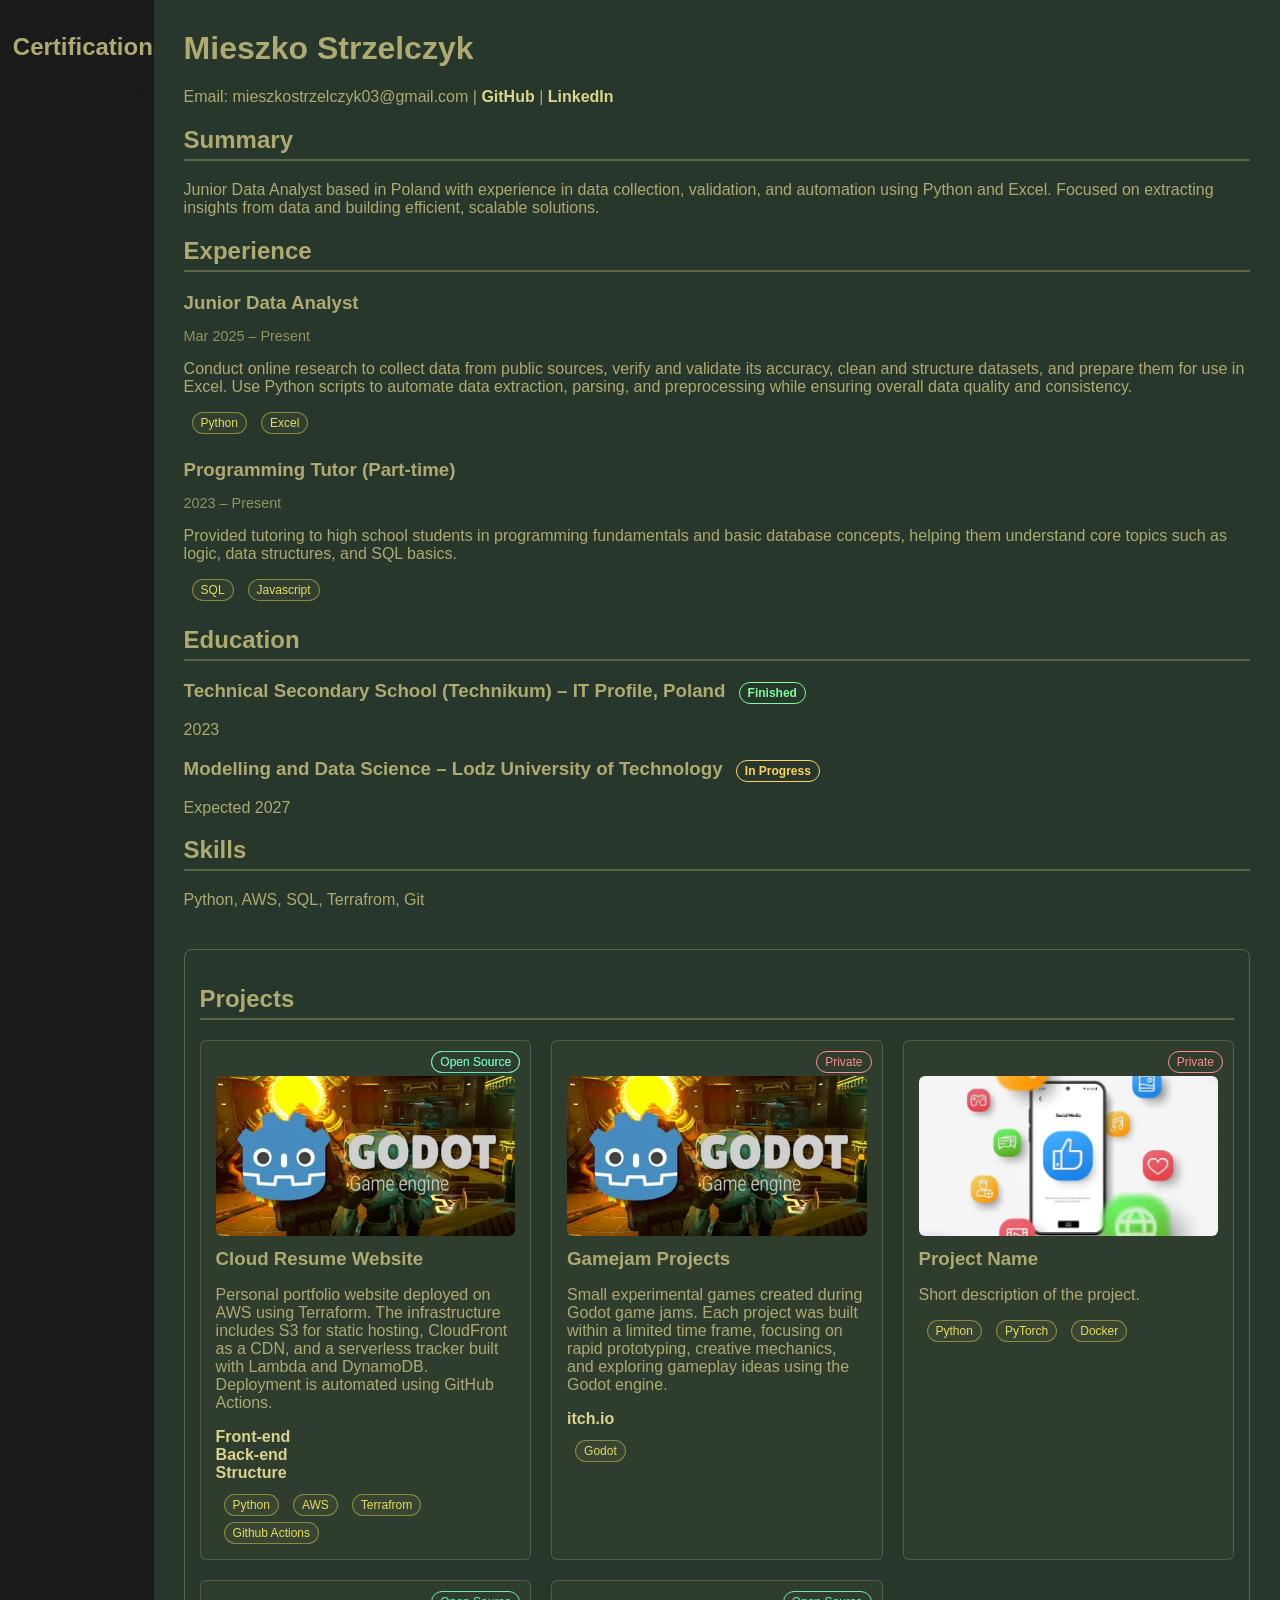
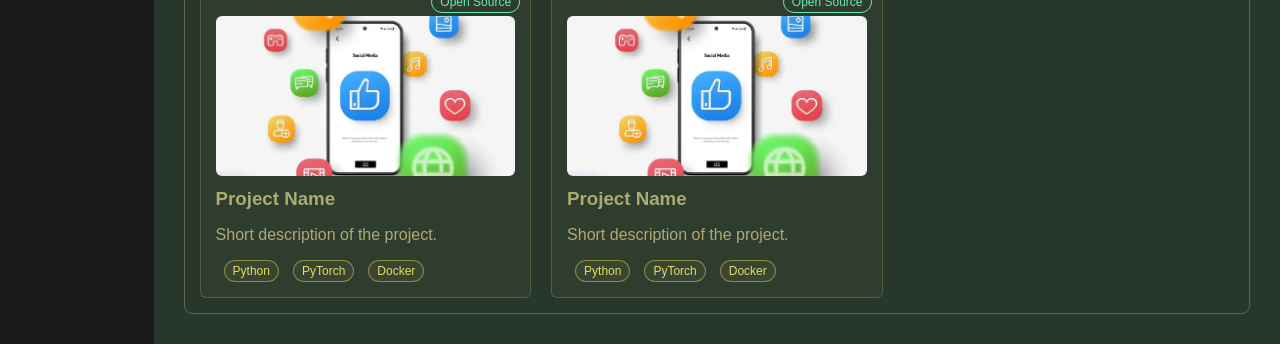
==== website/index.html @ 13e143b7 "Edited resume data" ====
<!DOCTYPE html>
<html lang="en">
<head>
    <meta charset="UTF-8">
    <title>My Resume</title>
    <link rel="stylesheet" href="style.css">
</head>
<body>

<div class="container">

    <div class="sidebar">
        <h2>Certifications</h2>

        <div 
        class="cert"
        data-iframe-width="190" 
        data-iframe-height="270" 
        data-share-badge-id="4c6986e8-17fd-488c-9b62-86b1fef64e0d" 
        data-share-badge-host="https://www.credly.com">
        </div>

    </div>

    <div class="main">

        <div class="resume-section">
            <h1>Mieszko Strzelczyk</h1>
            <p>Email: mieszkostrzelczyk03@gmail.com | <a href="https://github.com/najgorzejstudio"> GitHub </a>| <a href="https://www.linkedin.com/in/mieszko-strzelczyk-5a87a1356/"> LinkedIn </a> </p>

            <h2>Summary</h2>
            <p>
                Junior Data Analyst based in Poland with experience in data collection, validation, and automation using Python and Excel.
                Focused on extracting insights from data and building efficient, scalable solutions.
            </p>

            <h2>Experience</h2>
                <div class="experience-item">

                    <h3>
                        Junior Data Analyst
                    </h3>

                    <p class="experience-dates">
                        Mar 2025 – Present
                    </p>

                    <p>
                        Conduct online research to collect data from public sources, verify and validate its accuracy, clean and structure datasets, and prepare them for use in Excel. 
                        Use Python scripts to automate data extraction, parsing, and preprocessing while ensuring overall data quality and consistency.
                    </p>

                    <div class="tech-stack">
                        <span class="flare tech">Python</span>
                        <span class="flare tech">Excel</span>
                    </div>

                </div>
                
                <div class="experience-item">

                    <h3>
                        Programming Tutor (Part-time)
                    </h3>

                    <p class="experience-dates">
                        2023 – Present
                    </p>

                    <p>
                        Provided tutoring to high school students in programming fundamentals and basic database concepts, 
                        helping them understand core topics such as logic, data structures, and SQL basics.
                    </p>

                    <div class="tech-stack">
                        <span class="flare tech">SQL</span>
                        <span class="flare tech">Javascript</span>
                    </div>

                </div>


            <h2>Education</h2>
                <div class="education-item">
                    <h3>
                        Technical Secondary School (Technikum) – IT Profile, Poland
                        <span class="flare finished">Finished</span>
                    </h3>
                    <p>2023</p>
                </div>
                
                <div class="education-item">
                    <h3>
                        Modelling and Data Science – Lodz University of Technology
                        <span class="flare unfinished">In Progress</span>
                    </h3>
                    <p>Expected 2027</p>
                </div>

            <h2>Skills</h2>
            <p>
                Python, AWS, SQL, Terrafrom, Git
            </p>
        </div>

        <div class="projects">
            <h2>Projects</h2>

            <div class="projects-grid">

                <div class="project-card">
                     <div class="project-top">
                        <span class="flare project-status open-source">Open Source</span>
                    </div>

                    <span class="flare project-status open-source">Open Source</span>

                    <div class="project-image">
                        <img src="images/header.webp" alt="Project preview">
                    </div>

                    <h3>Cloud Resume Website</h3>
                    <p>Personal portfolio website deployed on AWS using Terraform. 
                        The infrastructure includes S3 for static hosting, CloudFront as a CDN, and a serverless tracker built with Lambda and DynamoDB. 
                        Deployment is automated using GitHub Actions.</p>
                    
                    <a href = "https://github.com/najgorzejstudio/portfolio-website"> Front-end </a><br>
                    <a href = "https://github.com/najgorzejstudio/portfolio-website"> Back-end  </a><br>
                    <a href = "https://github.com/najgorzejstudio/portfolio-website-struct"> Structure </a>
                    
                    <div class="tech-stack">
                        <span class="flare tech">Python</span>
                        <span class="flare tech">AWS</span>
                        <span class="flare tech">Terrafrom</span>
                        <span class="flare tech">Github Actions</span>
                    </div>
                </div>

                <div class="project-card">

                     <div class="project-top">
                        <span class="flare project-status closed-source">Private</span>
                    </div>
                    

                    <div class="project-image">
                        <img src="images/header.webp" alt="Project preview">
                    </div>

                    <h3>Gamejam Projects</h3>
                    <p>Small experimental games created during Godot game jams. 
                        Each project was built within a limited time frame, focusing on rapid prototyping, creative mechanics, and exploring gameplay ideas using the Godot engine.</p>
                    <a href="https://najgorzej.itch.io/">itch.io</a>

                    <div class="tech-stack">
                        <span class="flare tech">Godot</span>
                    </div>
                </div>

                <div class="project-card">

                     <div class="project-top">
                        <span class="flare project-status closed-source">Private</span>
                    </div>

                    <div class="project-image">
                        <img src="images/pr2.webp" alt="Project preview">
                    </div>
                    
                    <h3>Project Name</h3>
                    <p>Short description of the project.</p>

                    <div class="tech-stack">
                        <span class="flare tech">Python</span>
                        <span class="flare tech">PyTorch</span>
                        <span class="flare tech">Docker</span>
                    </div>
                </div>

                <div class="project-card">

                     <div class="project-top">
                        <span class="flare project-status open-source">Open Source</span>
                    </div>

                    <div class="project-image">
                        <img src="images/pr2.webp" alt="Project preview">
                    </div>
                    
                    <h3>Project Name</h3>
                    <p>Short description of the project.</p>

                    <div class="tech-stack">
                        <span class="flare tech">Python</span>
                        <span class="flare tech">PyTorch</span>
                        <span class="flare tech">Docker</span>
                    </div>
                </div>

                <div class="project-card">

                     <div class="project-top">
                        <span class="flare project-status open-source">Open Source</span>
                    </div>

                    <div class="project-image">
                        <img src="images/pr2.webp" alt="Project preview">
                    </div>
                    
                    <h3>Project Name</h3>
                    <p>Short description of the project.</p>

                    <div class="tech-stack">
                        <span class="flare tech">Python</span>
                        <span class="flare tech">PyTorch</span>
                        <span class="flare tech">Docker</span>
                    </div>
                </div>


            </div>
        </div>
    </div>

</div>
<script type="text/javascript" async src="//cdn.credly.com/assets/utilities/embed.js"></script>
</body>
</html>
---- website/style.css ----
body {
    margin: 0;
    font-family: Arial, sans-serif;
    background-color: #f4f4f4;
}

.container {
    display: flex;
    min-height: 100vh;
}

.sidebar {
    width: 10%;
    background-color: #1a1a1a;
    color: rgb(174, 170, 113);
    padding: 1%;
    align-items: center;
    justify-content: center;
}

.sidebar h2 {
    text-align: center;
    margin-bottom: 20px;
}

.cert {
    display: flex;
    justify-content: center;
    margin-bottom: 20px;
    overflow: hidden;
    background-color: #1b1b1b;
    padding: 8px;
    border-radius: 6px;
    color: #f4f4f4;
}
    

.main {
    width: 90%;
    padding: 30px;
    box-sizing: border-box;
    color: rgb(174, 170, 113);
    background-color: rgb(39, 55, 43);
}

.resume-section {
    margin-bottom: 40px;
}

.resume-section h1 {
    margin-top: 0;
}

.resume-section h2,
.projects h2 {
    border-bottom: 2px solid rgba(174, 170, 113, 0.4);
    padding-bottom: 5px;
}

.projects {
    margin-top: 40px;
    padding: 20px;
    border: 1px solid rgba(174, 170, 113, 0.4);
    border-radius: 8px;
}

.projects-grid {
    display: grid;
    grid-template-columns: repeat(3, 1fr);
    gap: 20px;
}

.project-card {
    padding: 15px;
    border: 1px solid rgba(174, 170, 113, 0.3);
    border-radius: 6px;
    background-color: rgba(174, 170, 113, 0.05);
    position: relative;
}

.project-card:hover {
    background-color: rgba(174, 170, 113, 0.1);
}

.project-card h3 {
    margin-top: 0;
    margin-bottom: 8px;
}

.projects {
    padding: 15px;
}

.project-top {
    display: flex;
    justify-content: flex-end;
    margin-bottom: 20px;
}

.flare {
    font-size: 0.75rem;
    padding: 3px 8px;
    border-radius: 12px;
    margin-left: 8px;
    border: 1px solid;
    white-space: nowrap;
}

.project-status {
    position: absolute;
    top: 10px;
    right: 10px;
}

.finished {
    color: #7CFC9A;
    border-color: #7CFC9A;
}

.unfinished {
    color: #FFD166;
    border-color: #FFD166;
}

.open-source {
    color: #6EE7B7;
    border-color: #6EE7B7;
}

.closed-source {
    color: #FF8C8C;
    border-color: #FF8C8C;
}

.tech-stack {
    margin-top: 12px;
    display: flex;
    flex-wrap: wrap;
    gap: 6px;
}

.tech {
    color: rgb(229, 220, 96);
    border-color: rgba(219, 209, 71, 0.5);
    background-color: rgba(174,170,113,0.08);
}

.project-image {
    width: 100%;
    height: 160px;
    overflow: hidden;
    border-radius: 6px;
    margin-bottom: 12px;
}

.project-image img {
    width: 100%;
    height: 100%;
    object-fit: cover;
}

.project-image img {
    transition: transform 0.3s ease;
}

.project-card:hover .project-image img {
    transform: scale(1.05);
}

.experience-item {
    margin-bottom: 25px;
}

.experience-dates {
    opacity: 0.8;
    font-size: 0.9rem;
    margin-top: -5px;
}

a:link {
    text-decoration: none;
    color: rgb(218, 212, 142);
    font-weight: bold;
}

a:visited {
    text-decoration: none;
    color: rgb(218, 212, 142);
    font-weight: bold;
}

a:hover {
    text-decoration: underline;
    color: rgb(218, 212, 142);
    font-weight: bold;
}

a:active {
    text-decoration: underline;
    color: rgb(218, 212, 142);
}
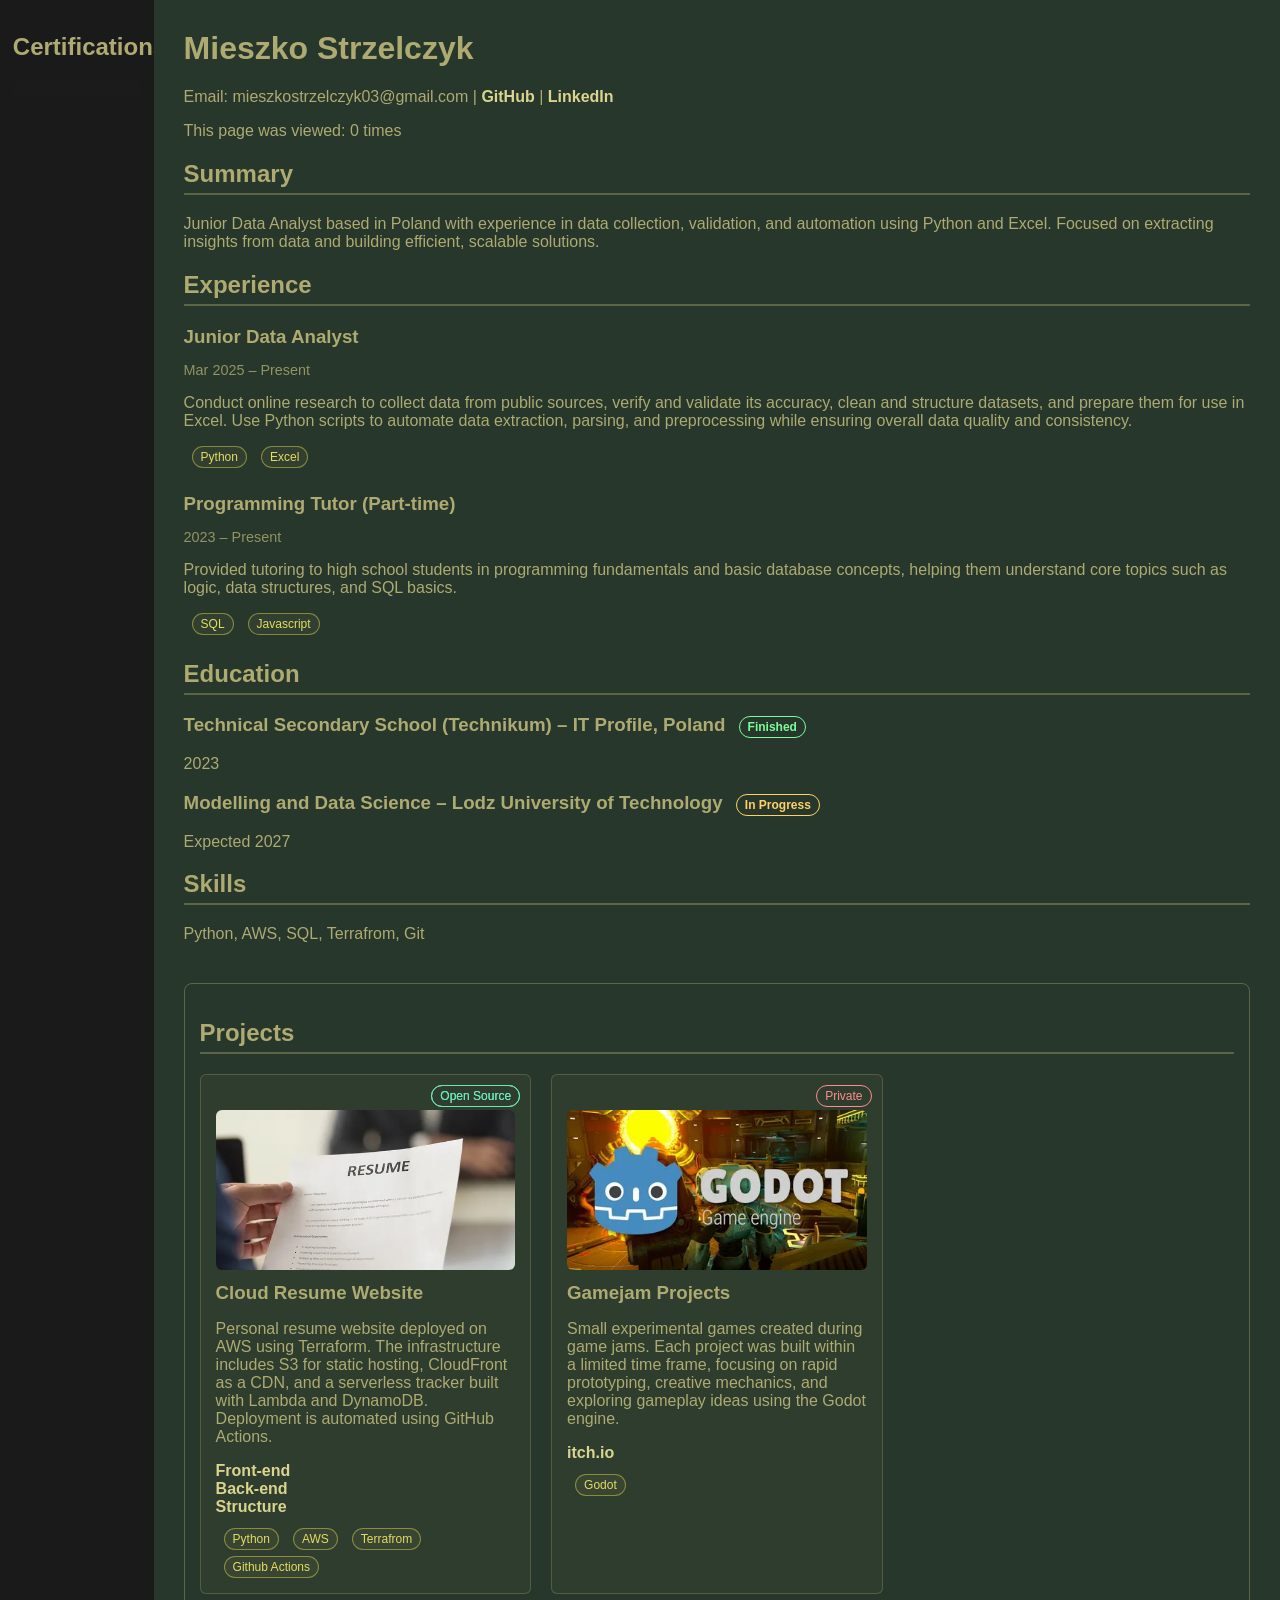
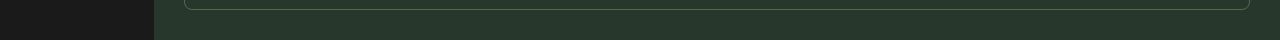
==== commit 274b5010: "feat: added javascript api connection and counter" ====
--- a/website/index.html
+++ b/website/index.html
@@ -27,6 +27,8 @@
         <div class="resume-section">
             <h1>Mieszko Strzelczyk</h1>
             <p>Email: mieszkostrzelczyk03@gmail.com | <a href="https://github.com/najgorzejstudio"> GitHub </a>| <a href="https://www.linkedin.com/in/mieszko-strzelczyk-5a87a1356/"> LinkedIn </a> </p>
+
+            <p id="counter">This page was viewed: 0 times</p>
 
             <h2>Summary</h2>
             <p>
@@ -116,11 +118,11 @@
                     <span class="flare project-status open-source">Open Source</span>
 
                     <div class="project-image">
-                        <img src="images/header.webp" alt="Project preview">
+                        <img src="images/resume.webp" alt="Project preview">
                     </div>
 
                     <h3>Cloud Resume Website</h3>
-                    <p>Personal portfolio website deployed on AWS using Terraform. 
+                    <p>Personal resume website deployed on AWS using Terraform. 
                         The infrastructure includes S3 for static hosting, CloudFront as a CDN, and a serverless tracker built with Lambda and DynamoDB. 
                         Deployment is automated using GitHub Actions.</p>
                     
@@ -148,7 +150,7 @@
                     </div>
 
                     <h3>Gamejam Projects</h3>
-                    <p>Small experimental games created during Godot game jams. 
+                    <p>Small experimental games created during game jams. 
                         Each project was built within a limited time frame, focusing on rapid prototyping, creative mechanics, and exploring gameplay ideas using the Godot engine.</p>
                     <a href="https://najgorzej.itch.io/">itch.io</a>
 
@@ -156,67 +158,6 @@
                         <span class="flare tech">Godot</span>
                     </div>
                 </div>
-
-                <div class="project-card">
-
-                     <div class="project-top">
-                        <span class="flare project-status closed-source">Private</span>
-                    </div>
-
-                    <div class="project-image">
-                        <img src="images/pr2.webp" alt="Project preview">
-                    </div>
-                    
-                    <h3>Project Name</h3>
-                    <p>Short description of the project.</p>
-
-                    <div class="tech-stack">
-                        <span class="flare tech">Python</span>
-                        <span class="flare tech">PyTorch</span>
-                        <span class="flare tech">Docker</span>
-                    </div>
-                </div>
-
-                <div class="project-card">
-
-                     <div class="project-top">
-                        <span class="flare project-status open-source">Open Source</span>
-                    </div>
-
-                    <div class="project-image">
-                        <img src="images/pr2.webp" alt="Project preview">
-                    </div>
-                    
-                    <h3>Project Name</h3>
-                    <p>Short description of the project.</p>
-
-                    <div class="tech-stack">
-                        <span class="flare tech">Python</span>
-                        <span class="flare tech">PyTorch</span>
-                        <span class="flare tech">Docker</span>
-                    </div>
-                </div>
-
-                <div class="project-card">
-
-                     <div class="project-top">
-                        <span class="flare project-status open-source">Open Source</span>
-                    </div>
-
-                    <div class="project-image">
-                        <img src="images/pr2.webp" alt="Project preview">
-                    </div>
-                    
-                    <h3>Project Name</h3>
-                    <p>Short description of the project.</p>
-
-                    <div class="tech-stack">
-                        <span class="flare tech">Python</span>
-                        <span class="flare tech">PyTorch</span>
-                        <span class="flare tech">Docker</span>
-                    </div>
-                </div>
-
 
             </div>
         </div>
--- a/website/style.css
+++ b/website/style.css
@@ -198,4 +198,4 @@
 a:active {
     text-decoration: underline;
     color: rgb(218, 212, 142);
-}+}
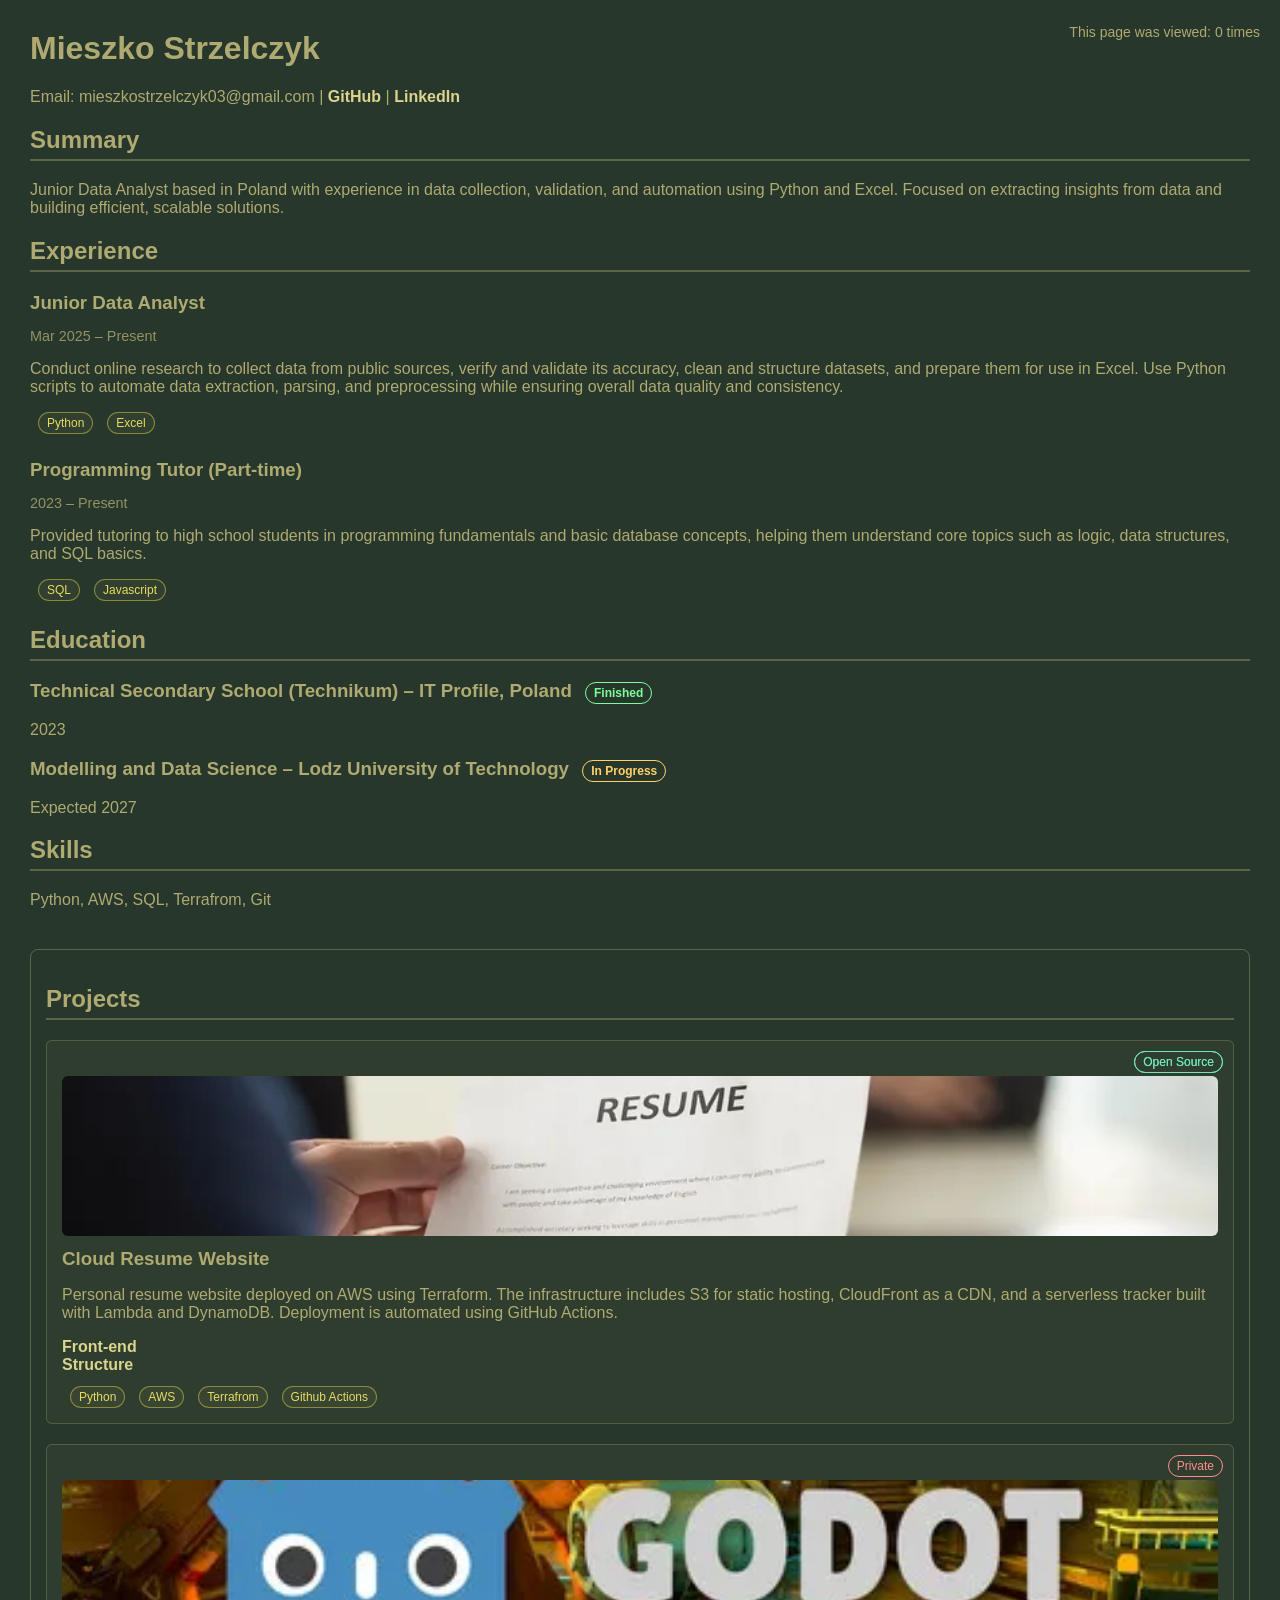
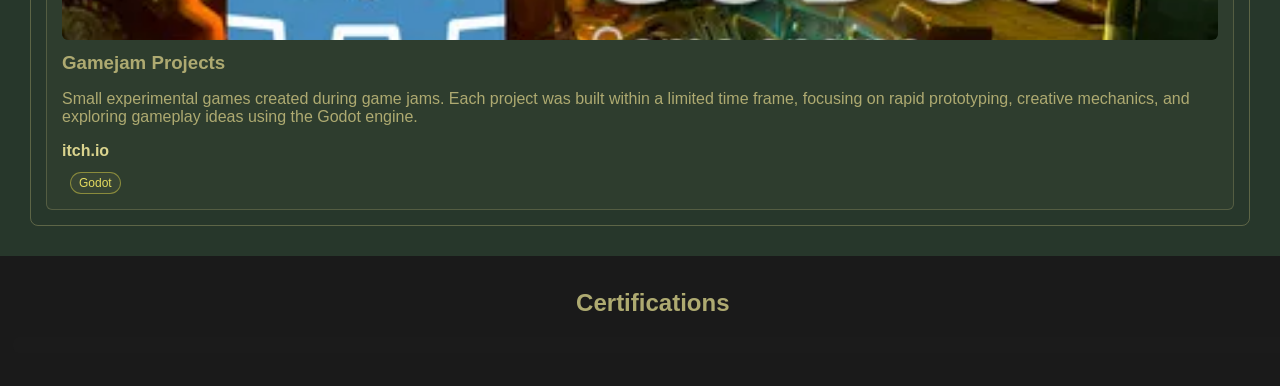
==== commit d24bf78c: "chore: content changes" ====
--- a/website/index.html
+++ b/website/index.html
@@ -127,7 +127,6 @@
                         Deployment is automated using GitHub Actions.</p>
                     
                     <a href = "https://github.com/najgorzejstudio/portfolio-website"> Front-end </a><br>
-                    <a href = "https://github.com/najgorzejstudio/portfolio-website"> Back-end  </a><br>
                     <a href = "https://github.com/najgorzejstudio/portfolio-website-struct"> Structure </a>
                     
                     <div class="tech-stack">
@@ -165,5 +164,6 @@
 
 </div>
 <script type="text/javascript" async src="//cdn.credly.com/assets/utilities/embed.js"></script>
+<script src="script.js"></script>
 </body>
 </html>
--- a/website/style.css
+++ b/website/style.css
@@ -199,3 +199,39 @@
     text-decoration: underline;
     color: rgb(218, 212, 142);
 }
+
+#counter {
+    position: absolute;
+    top: 10px;
+    right: 20px;
+    font-size: 14px;
+}
+
+@media (max-width: 1300px) {
+
+
+    .projects-grid {
+        display: grid;
+        grid-template-columns: repeat(1, 1fr);
+        gap: 20px;
+    }
+
+    .container {
+        flex-direction: column;
+    }
+
+    .sidebar {
+        width: 100%;
+        order: 2;
+    }
+
+    .main {
+        width: 100%;
+        order: 1;
+    }
+
+    .projects-grid {
+        grid-template-columns: 1fr;
+    }
+
+}
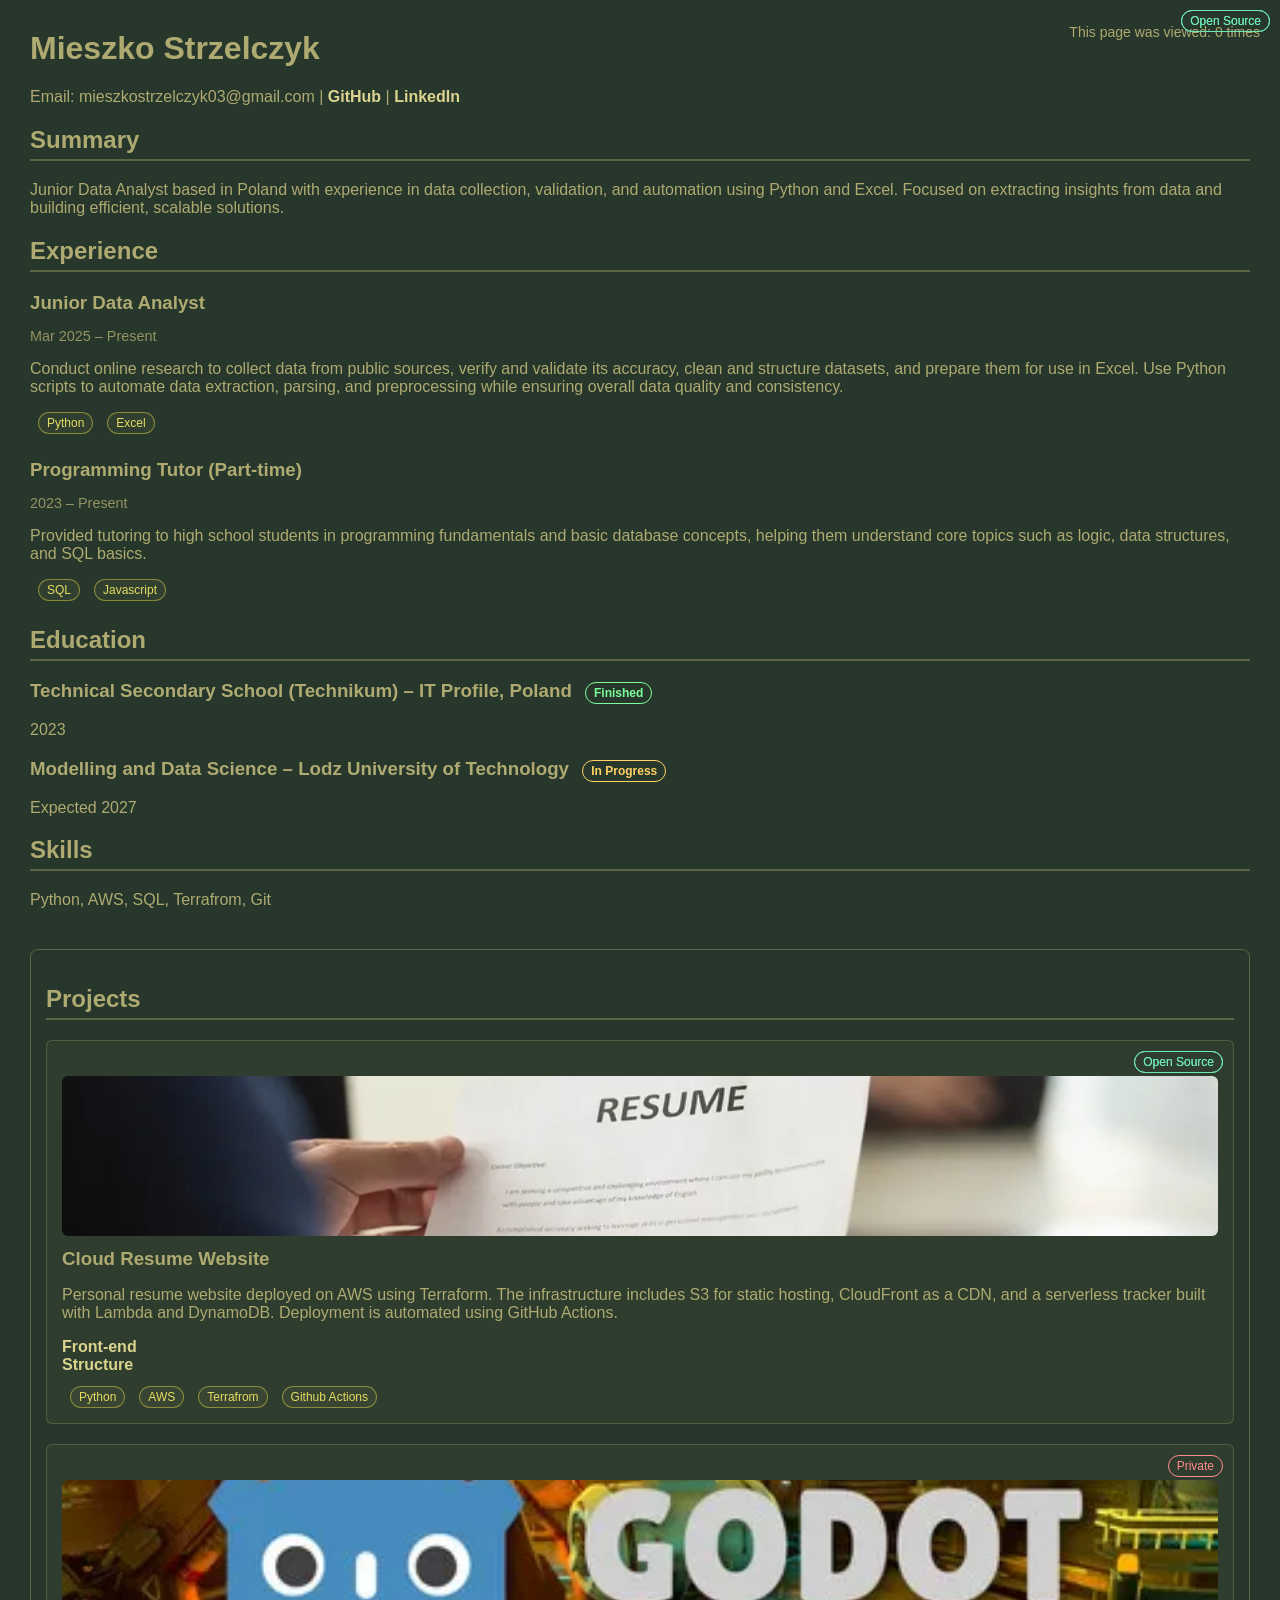
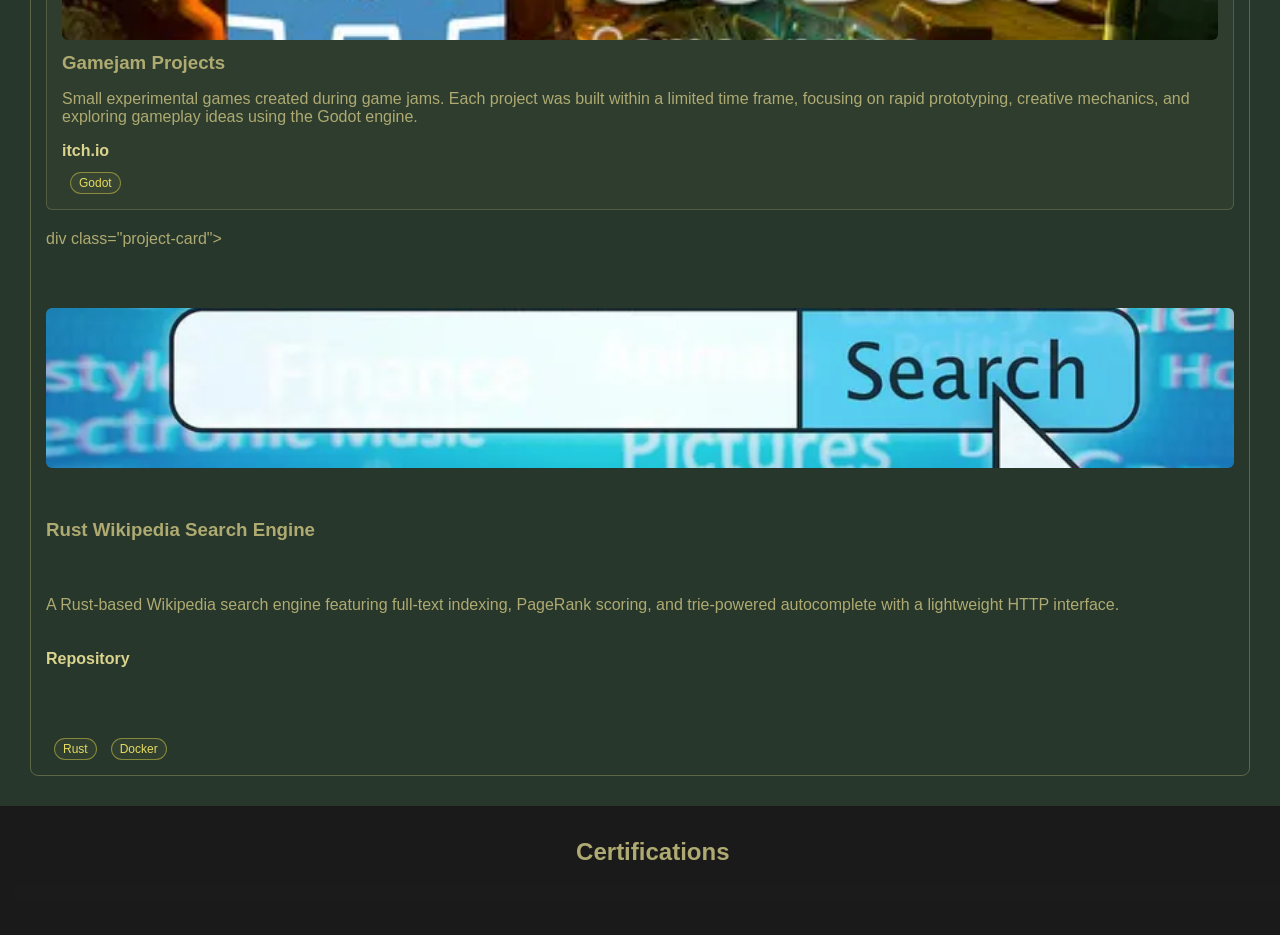
==== commit beb99d1d: "Rust-wiki project add" ====
--- a/website/index.html
+++ b/website/index.html
@@ -158,6 +158,30 @@
                     </div>
                 </div>
 
+                div class="project-card">
+                     <div class="project-top">
+                        <span class="flare project-status open-source">Open Source</span>
+                    </div>
+
+                    <span class="flare project-status open-source">Open Source</span>
+
+                    <div class="project-image">
+                        <img src="images/photo8771.webp" alt="Project preview">
+                    </div>
+
+                    <h3>Rust Wikipedia Search Engine</h3>
+                    <p>A Rust-based Wikipedia search engine featuring full-text indexing, 
+                        PageRank scoring, and trie-powered autocomplete with a lightweight HTTP interface.</p>
+                    
+                    <a href = "https://github.com/najgorzejstudio/rust-wiki"> Repository </a><br>
+                    
+                    <div class="tech-stack">
+                        <span class="flare tech">Rust</span>
+                        <span class="flare tech">Docker</span>
+                    </div>
+                </div>
+
+
             </div>
         </div>
     </div>
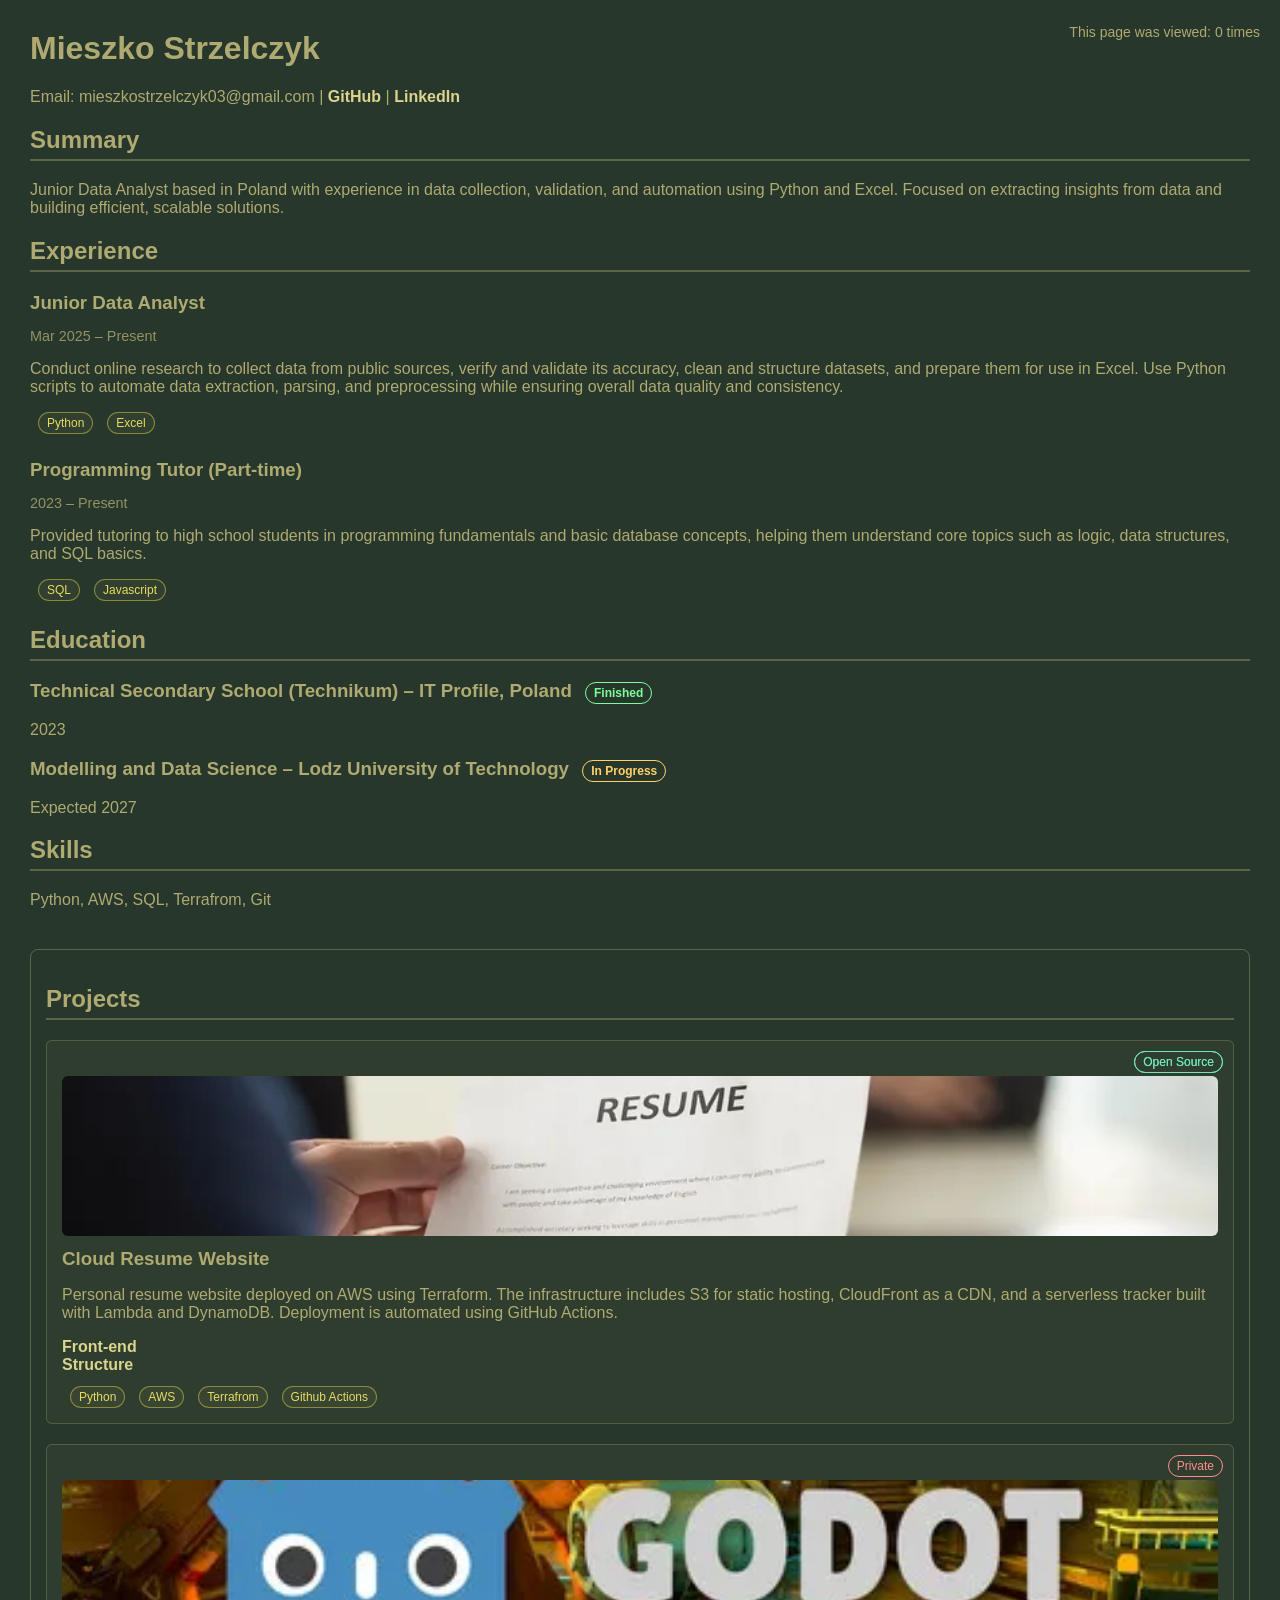
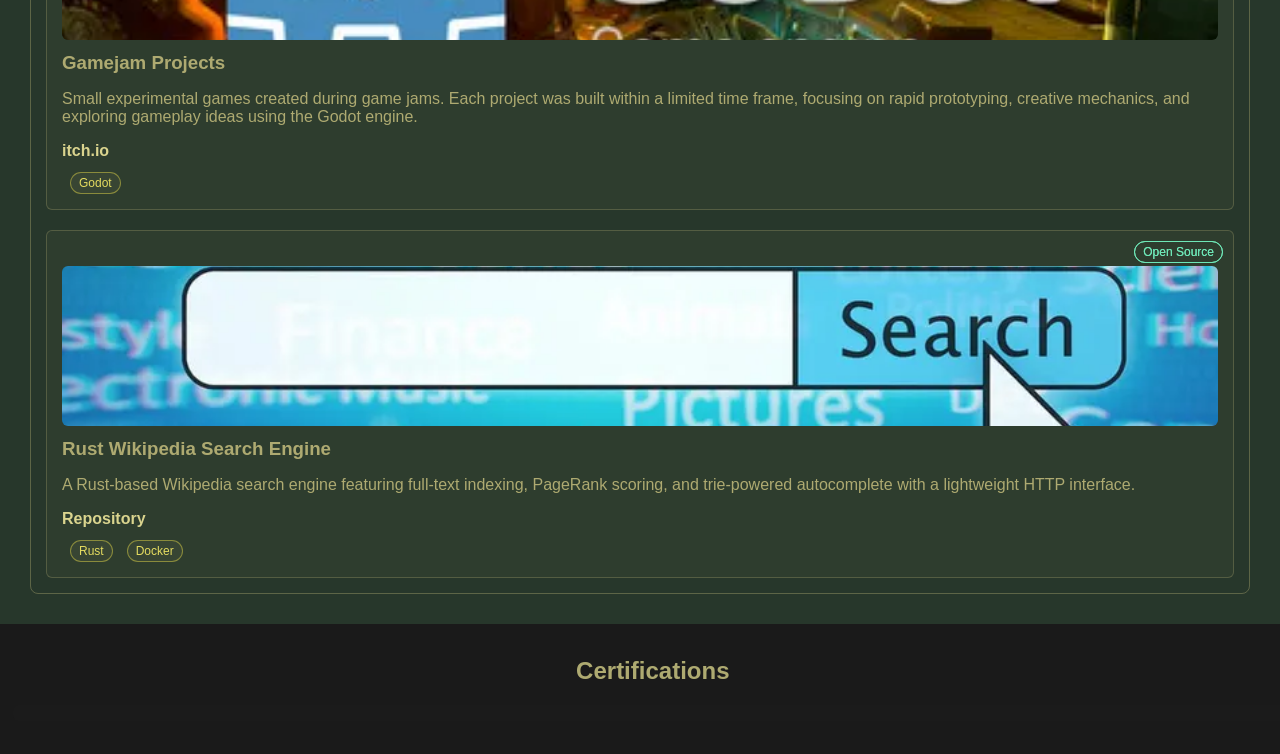
==== commit 4a9a708b: "bug fix" ====
--- a/website/index.html
+++ b/website/index.html
@@ -158,7 +158,7 @@
                     </div>
                 </div>
 
-                div class="project-card">
+                <div class="project-card">
                      <div class="project-top">
                         <span class="flare project-status open-source">Open Source</span>
                     </div>
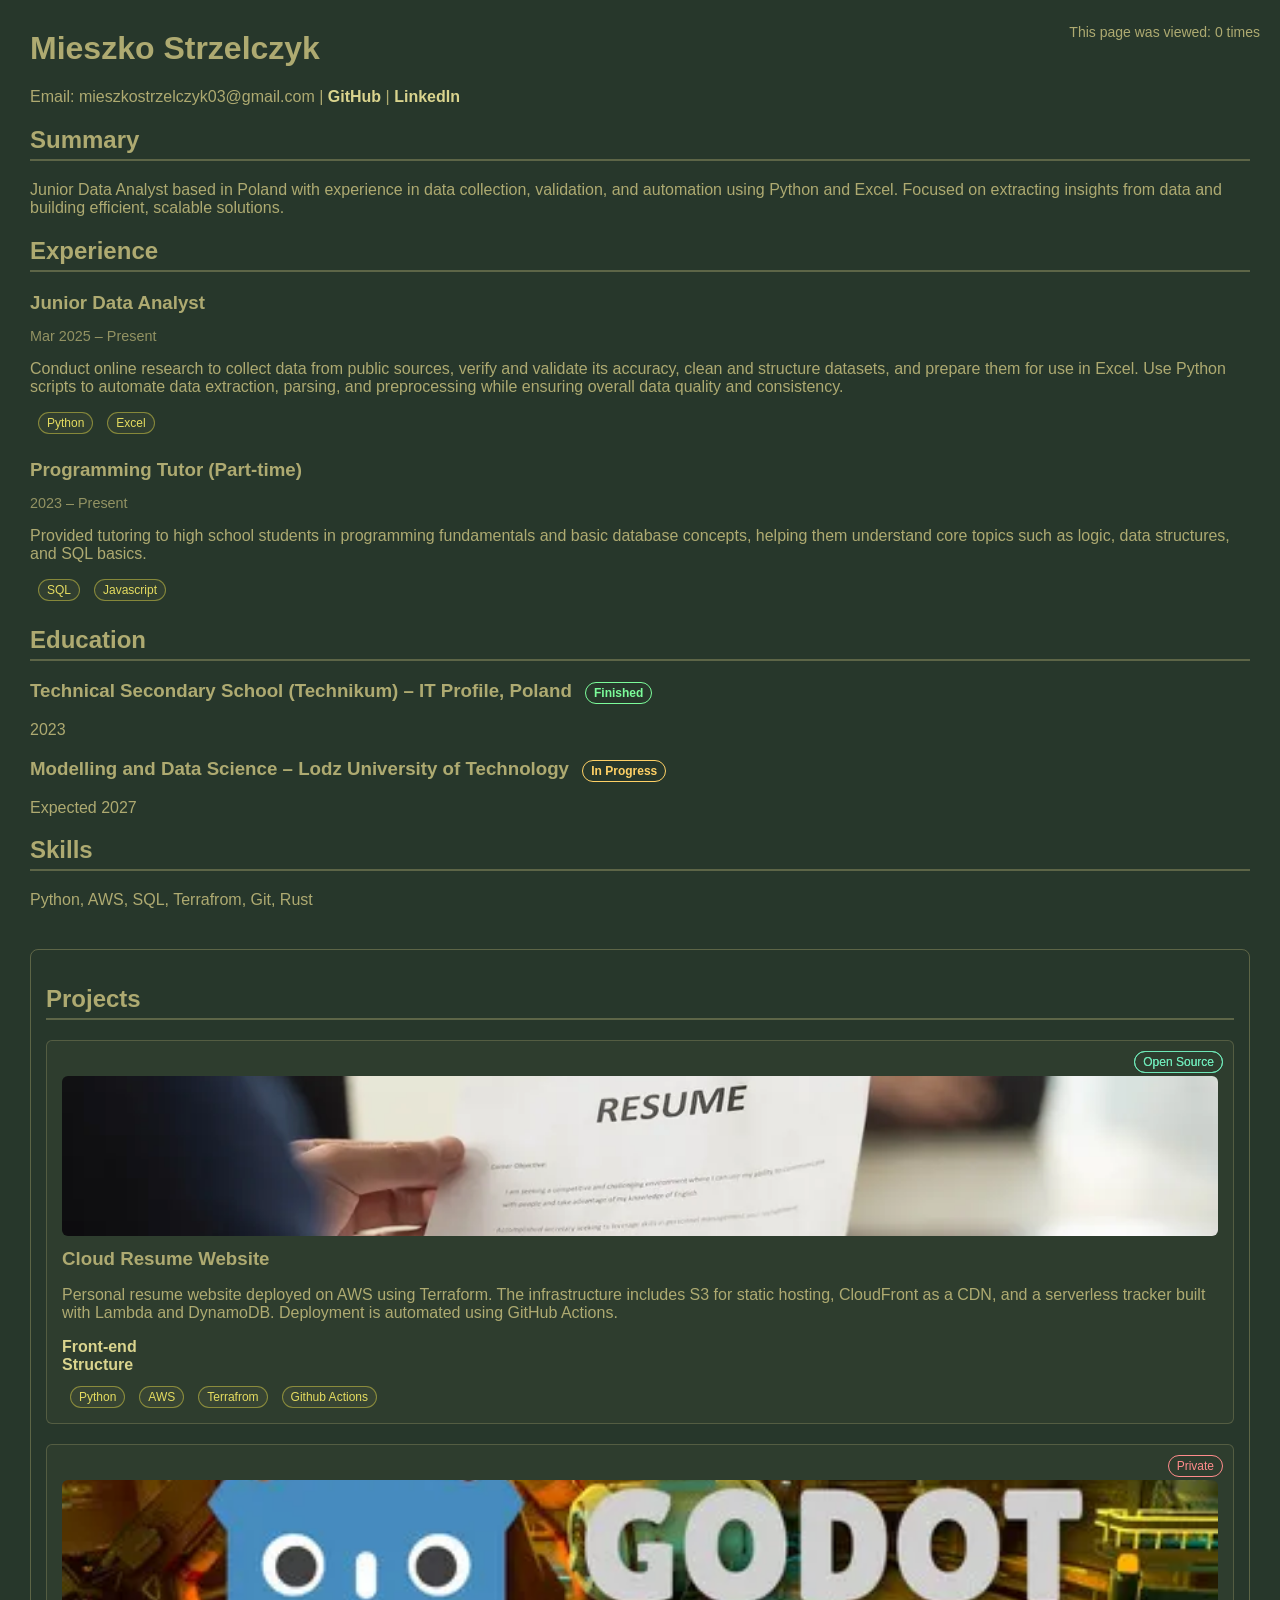
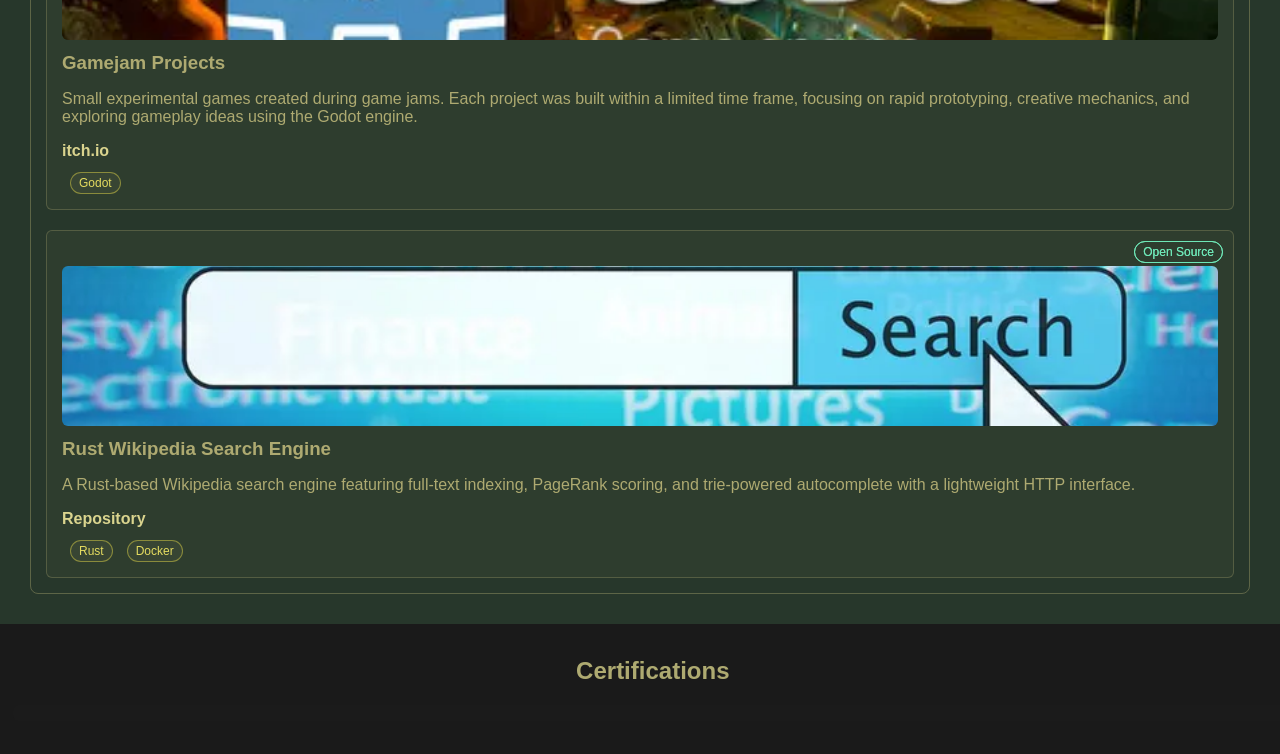
==== commit 1e912264: "Skill add: Rust" ====
--- a/website/index.html
+++ b/website/index.html
@@ -101,7 +101,7 @@
 
             <h2>Skills</h2>
             <p>
-                Python, AWS, SQL, Terrafrom, Git
+                Python, AWS, SQL, Terrafrom, Git, Rust
             </p>
         </div>
 
